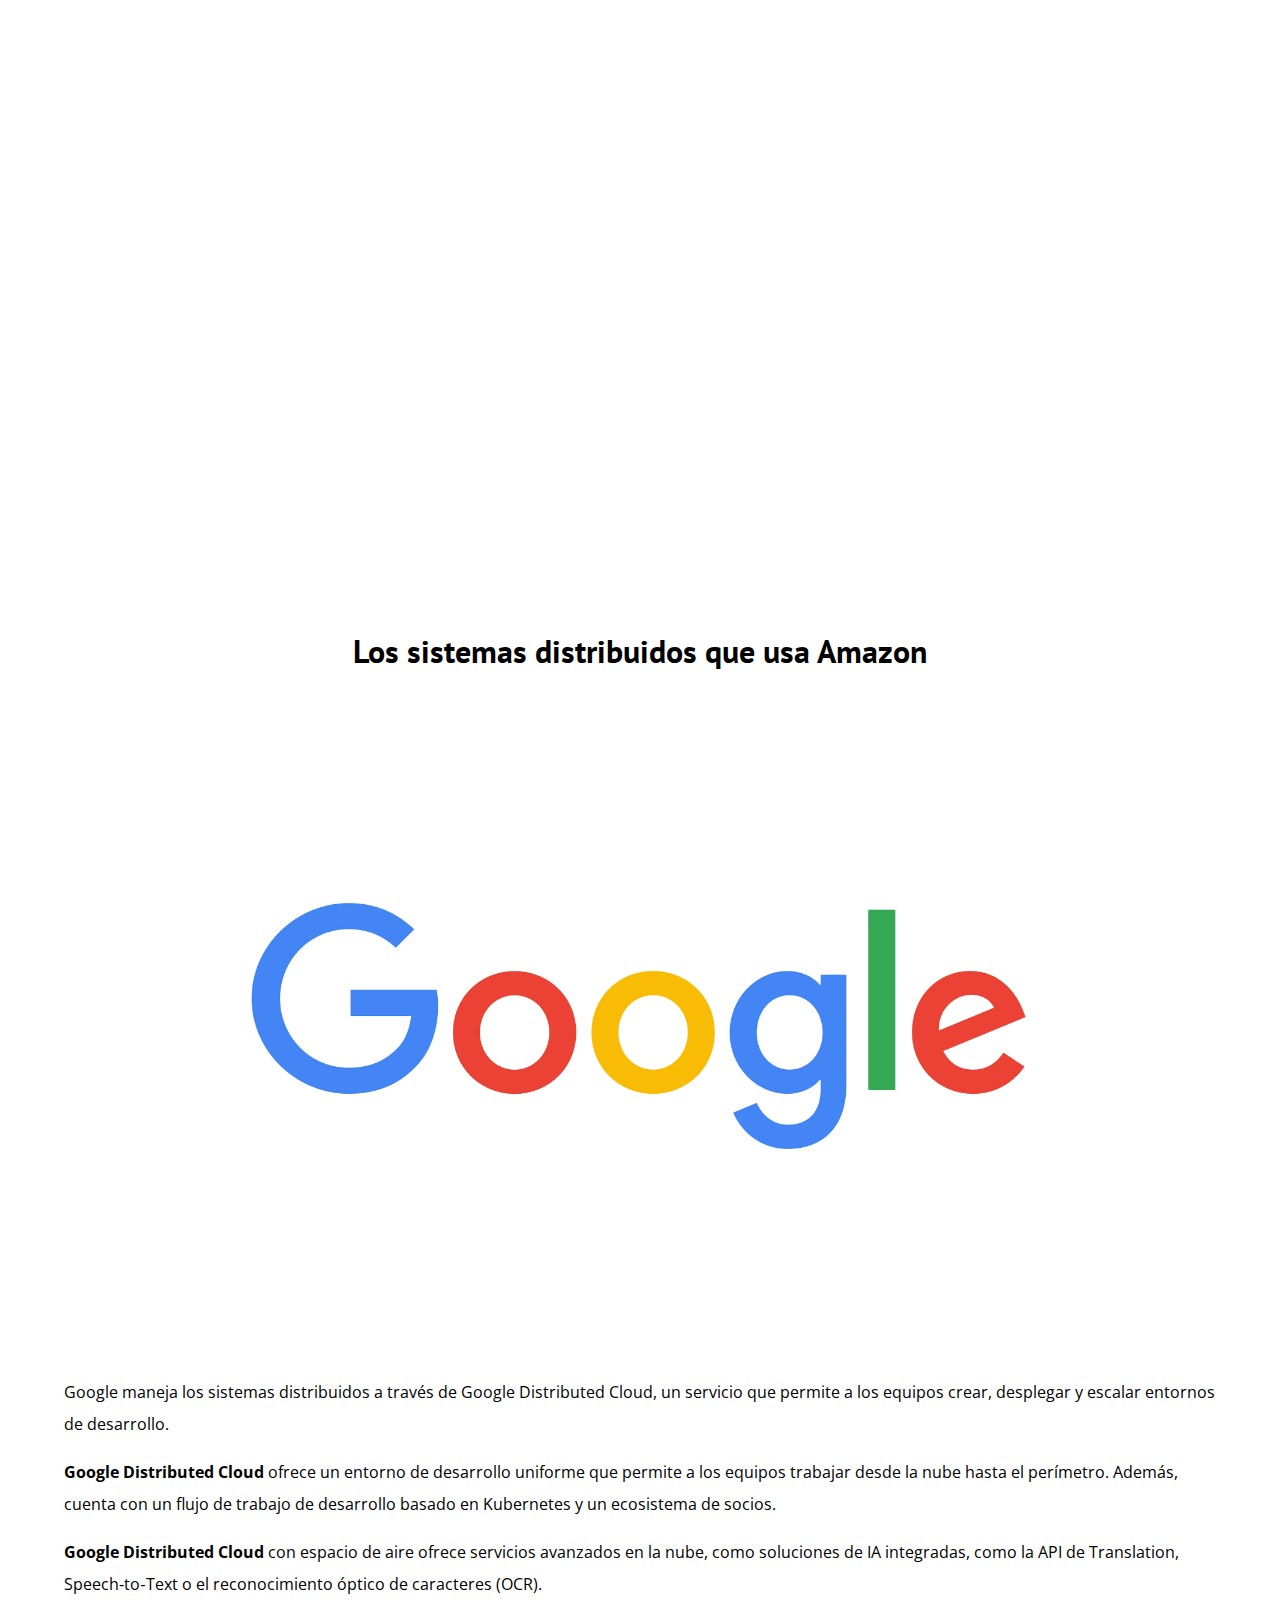
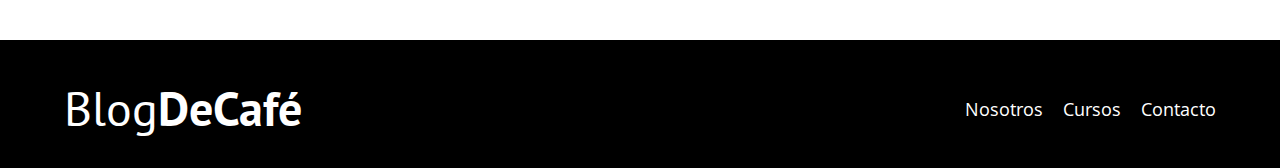
==== amazon.html @ 98ac88e7 "Avance 01" ====
<!DOCTYPE html>
<html lang="en">
  <head>
    <meta charset="UTF-8" />
    <meta name="viewport" content="width=device-width, initial-scale=1.0" />
    <title>Blog Grupo 7</title>
    <link rel="stylesheet" href="css/normalize.css" />
    <link
      href="https://fonts.googleapis.com/css2?family=Open+Sans&family=PT+Sans:wght@400;700&display=swap"
      rel="stylesheet"
    />
    <link rel="stylesheet" href="css/style.css" />
  </head>
  <body>
    <header class="header">
      <div class="contenedor">
        <div class="barra">
          <a class="logo" href="index.html">
            <h1 class="logo__nombre no-margin centrar-texto">
              Blog<span class="logo__bold">DeCafé</span>
            </h1>
          </a>

          <nav class="navegacion">
            <a href="nosotros.html" class="navegacion__enlace">Nosotros</a>
            <a href="cursos.html" class="navegacion__enlace">Cursos</a>
            <a href="contacto.html" class="navegacion__enlace">Contacto</a>
          </nav>
        </div>
      </div>

      <div class="header__texto">
        <h2 class="no-margin">Blog de café con consejos y cursos</h2>
        <p class="no-margin">
          Aprende de los expertos con las mejores recetas y consejos
        </p>
      </div>
    </header>

    <main class="contenedor">
      <h3 class="centrar-texto">Los sistemas distribuidos que usa Amazon</h3>

      <img src="img/google.webp" alt="imagen del blog" />

      <p>
        Google maneja los sistemas distribuidos a través de Google Distributed
        Cloud, un servicio que permite a los equipos crear, desplegar y escalar
        entornos de desarrollo.
      </p>

      <p>
        <strong>Google Distributed Cloud</strong> ofrece un entorno de
        desarrollo uniforme que permite a los equipos trabajar desde la nube
        hasta el perímetro. Además, cuenta con un flujo de trabajo de desarrollo
        basado en Kubernetes y un ecosistema de socios.
      </p>

      <p>
        <strong>Google Distributed Cloud</strong> con espacio de aire ofrece
        servicios avanzados en la nube, como soluciones de IA integradas, como
        la API de Translation, Speech‐to‐Text o el reconocimiento óptico de
        caracteres (OCR).
      </p>
    </main>

    <footer class="footer">
      <div class="contenedor">
        <div class="barra">
          <a class="logo" href="index.html">
            <h1 class="logo__nombre no-margin centrar-texto">
              Blog<span class="logo__bold">DeCafé</span>
            </h1>
          </a>

          <nav class="navegacion">
            <a href="nosotros.html" class="navegacion__enlace">Nosotros</a>
            <a href="cursos.html" class="navegacion__enlace">Cursos</a>
            <a href="contacto.html" class="navegacion__enlace">Contacto</a>
          </nav>
        </div>
      </div>
    </footer>
    <script src="js/modernizr.js"></script>
  </body>
</html>
---- css/style.css ----
:root {
  --fuenteHeading: "PT Sans", sans-serif;
  --fuenteParrafos: "Open Sans", sans-serif;

  --primario: #784d3c;
  --gris: #e1e1e1;
  --blanco: #ffffff;
  --negro: #000000;
}
html {
  box-sizing: border-box;
  font-size: 62.5%; /* 1 rem = 10px */
}
*,
*:before,
*:after {
  box-sizing: inherit;
}
body {
  font-family: var(--fuenteParrafos);
  font-size: 1.6rem;
  line-height: 2;
}

/** Globales **/
.contenedor {
  width: min(90%, 120rem);
  margin: 0 auto;
}
a {
  text-decoration: none;
}
h1,
h2,
h3,
h4 {
  font-family: var(--fuenteHeading);
  line-height: 1.2;
}
h1 {
  font-size: 4.8rem;
}
h2 {
  font-size: 4rem;
}
h3 {
  font-size: 3.2rem;
}
h4 {
  font-size: 2.8rem;
}
img {
  max-width: 100%;
}
/** Utilidades **/
.no-margin {
  margin: 0;
}
.no-padding {
  padding: 0;
}
.centrar-texto {
  text-align: center;
}

/** Header **/
.webp .header {
  background-image: url("https://academiatech.s3.amazonaws.com/wp-content/uploads/2023/09/rede-12092023-65027240dea28-1024x576.webp");
  opacity: 0.9;
}
.no-webp .header {
  background-image: url("https://academiatech.s3.amazonaws.com/wp-content/uploads/2023/09/rede-12092023-65027240dea28-1024x576.webp");
}
.header {
  height: 60rem;
  background-size: cover;
  background-repeat: no-repeat;
  background-position: center center;
}
.header__texto {
  text-align: center;
  color: var(--blanco);
  margin-top: 5rem;
}
@media (min-width: 768px) {
  .header__texto {
    margin-top: 15rem;
  }
}
.barra {
  padding-top: 4rem;
}

@media (min-width: 768px) {
  .barra {
    display: flex;
    justify-content: space-between;
    align-items: center;
  }
}
.logo {
  color: var(--blanco);
}
.logo__nombre {
  font-weight: 400;
}
.logo__bold {
  font-weight: 700;
}
@media (min-width: 768px) {
  .navegacion {
    display: flex;
    gap: 2rem;
  }
}
.navegacion__enlace {
  display: block;
  text-align: center;
  font-size: 1.8rem;
  color: var(--blanco);
}

@media (min-width: 768px) {
  .contenido-principal {
    display: grid;
    grid-template-columns: 2fr 1fr;
    column-gap: 4rem;
  }
}

.entrada {
  border-bottom: 1px solid var(--gris);
  margin-bottom: 2rem;
}
.entrada:last-of-type {
  border: none;
  margin-bottom: 0;
}
.boton {
  display: block;
  font-family: var(--fuenteHeading);
  color: var(--blanco);
  text-align: center;
  padding: 1rem 3rem;
  font-size: 1.8rem;
  text-transform: uppercase;
  font-weight: 700;
  margin-bottom: 2rem;
  border: none;
}

@media (min-width: 768px) {
  .boton {
    display: inline-block;
  }
}
.boton:hover {
  cursor: pointer;
}
.boton--primario {
  background-color: var(--negro);
}
.boton--secundario {
  background-color: var(--primario);
}

.cursos {
  list-style: none;
}

.widget-curso {
  border-bottom: 1px solid var(--gris);
  margin-bottom: 2rem;
}
.widget-curso:last-of-type {
  border: none;
  margin-bottom: 0;
}
.widget-curso__label {
  font-family: var(--fuenteHeading);
  font-weight: bold;
}
.widget-curso__info {
  font-weight: normal;
}
.widget-curso__label,
.widget-curso__info {
  font-size: 2rem;
}

.footer {
  background-color: var(--negro);
  padding-bottom: 3rem;
  margin-top: 4rem;
}

/** Sobre Nosotros **/
@media (min-width: 768px) {
  .sobre-nosotros {
    display: grid;
    grid-template-columns: repeat(2, 1fr);
    column-gap: 2rem;
  }
}

/** Cursos **/
.curso {
  padding: 3rem 0;
  border-bottom: 1px solid var(--gris);
}
@media (min-width: 768px) {
  .curso {
    display: grid;
    grid-template-columns: 1fr 2fr;
    column-gap: 2rem;
  }
}
.curso:last-of-type {
  border: none;
}
.curso__label {
  font-family: var(--fuenteHeading);
  font-weight: bold;
}
.curso__info {
  font-weight: normal;
}
.curso__label,
.curso__info {
  font-size: 2rem;
}

/** Contacto **/

.error {
  background-color: rgb(185, 0, 0);
  text-align: center;
  padding: 1rem;
  color: var(--blanco);
  text-transform: uppercase;
}
.correcto {
  background-color: rgb(74, 185, 0);
  text-align: center;
  padding: 1rem;
  color: var(--blanco);
  text-transform: uppercase;
}
.contacto-bg {
  background-image: url(../img/contacto.jpg);
  height: 40rem;
  background-size: cover;
  background-repeat: no-repeat;
}

.formulario {
  background-color: var(--blanco);
  margin: -5rem auto 0 auto;
  width: 95%;
  padding: 5rem;
}
.campo {
  display: flex;
  margin-bottom: 2rem;
}
.campo__label {
  flex: 0 0 9rem;
  text-align: right;
  padding-right: 2rem;
}
.campo__field {
  flex: 1;
  border: 1px solid var(--gris);
}
.campo__field--textarea {
  height: 20rem;
}
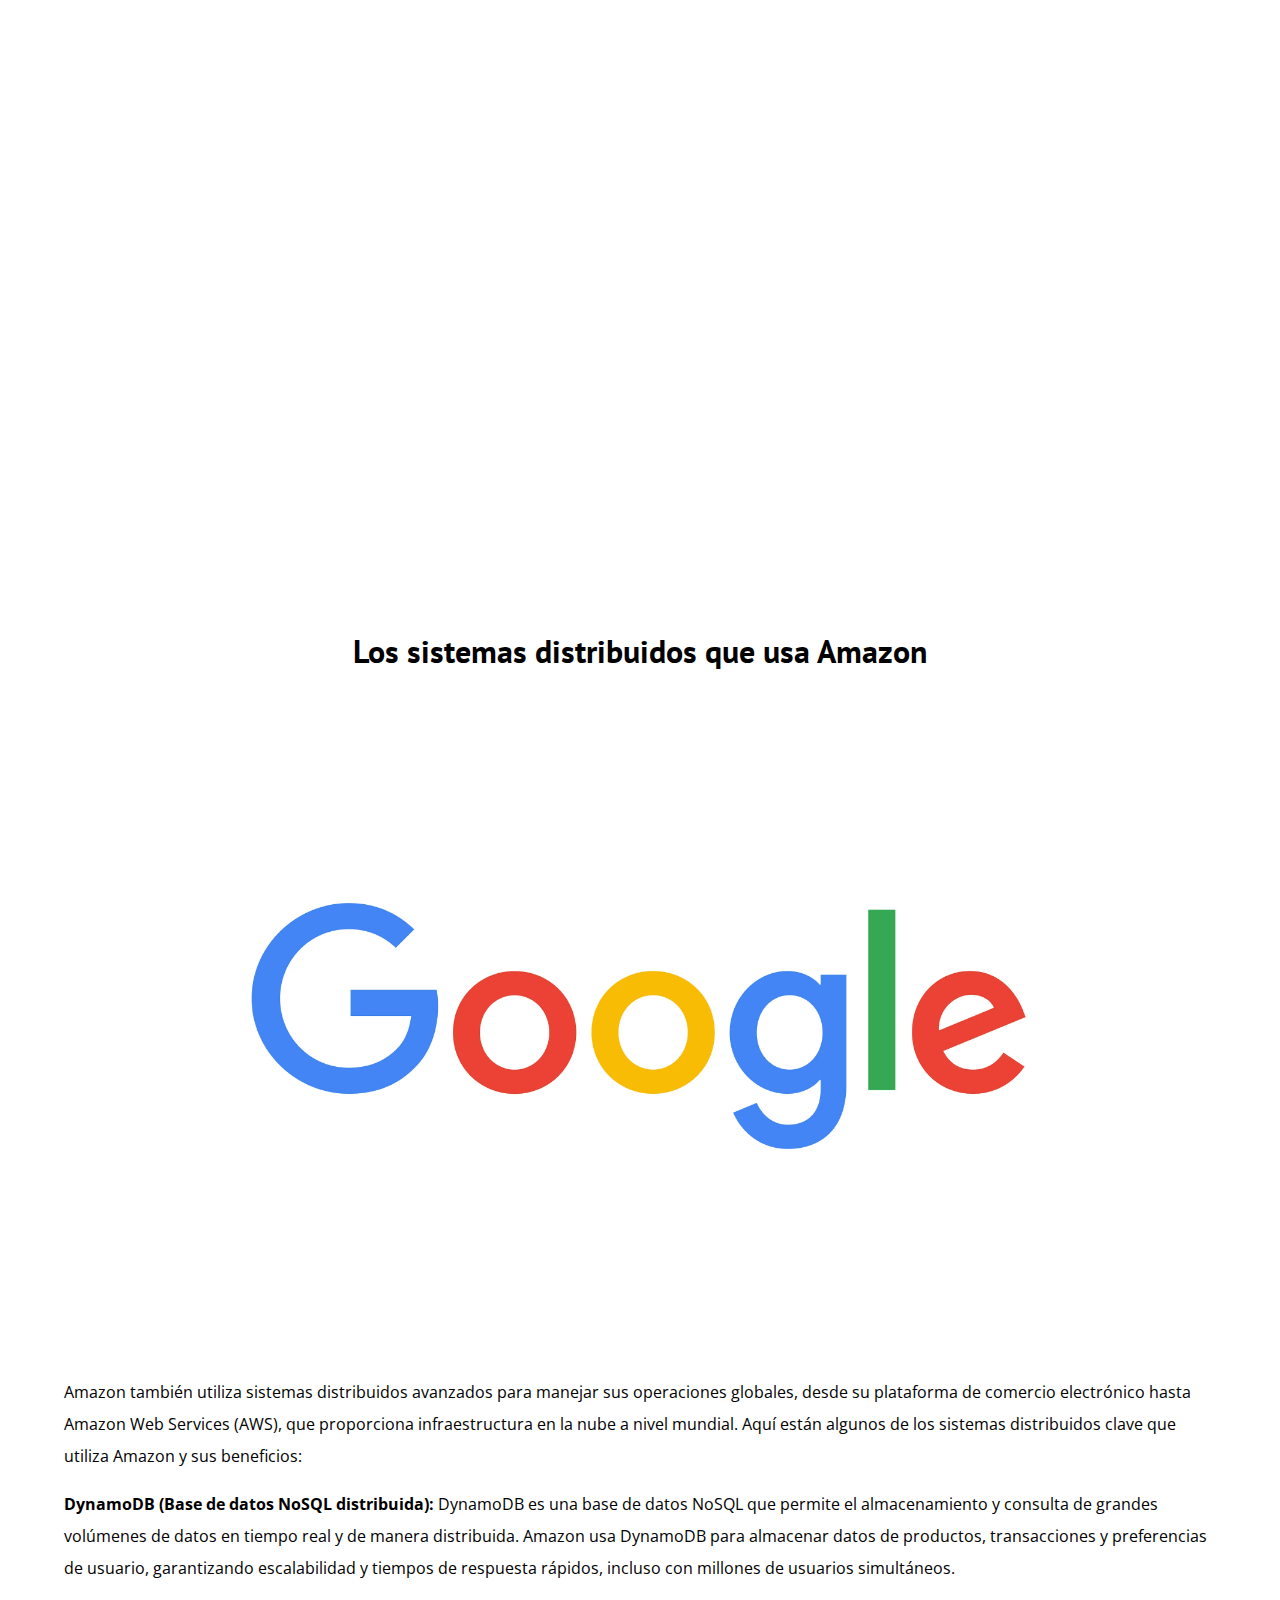
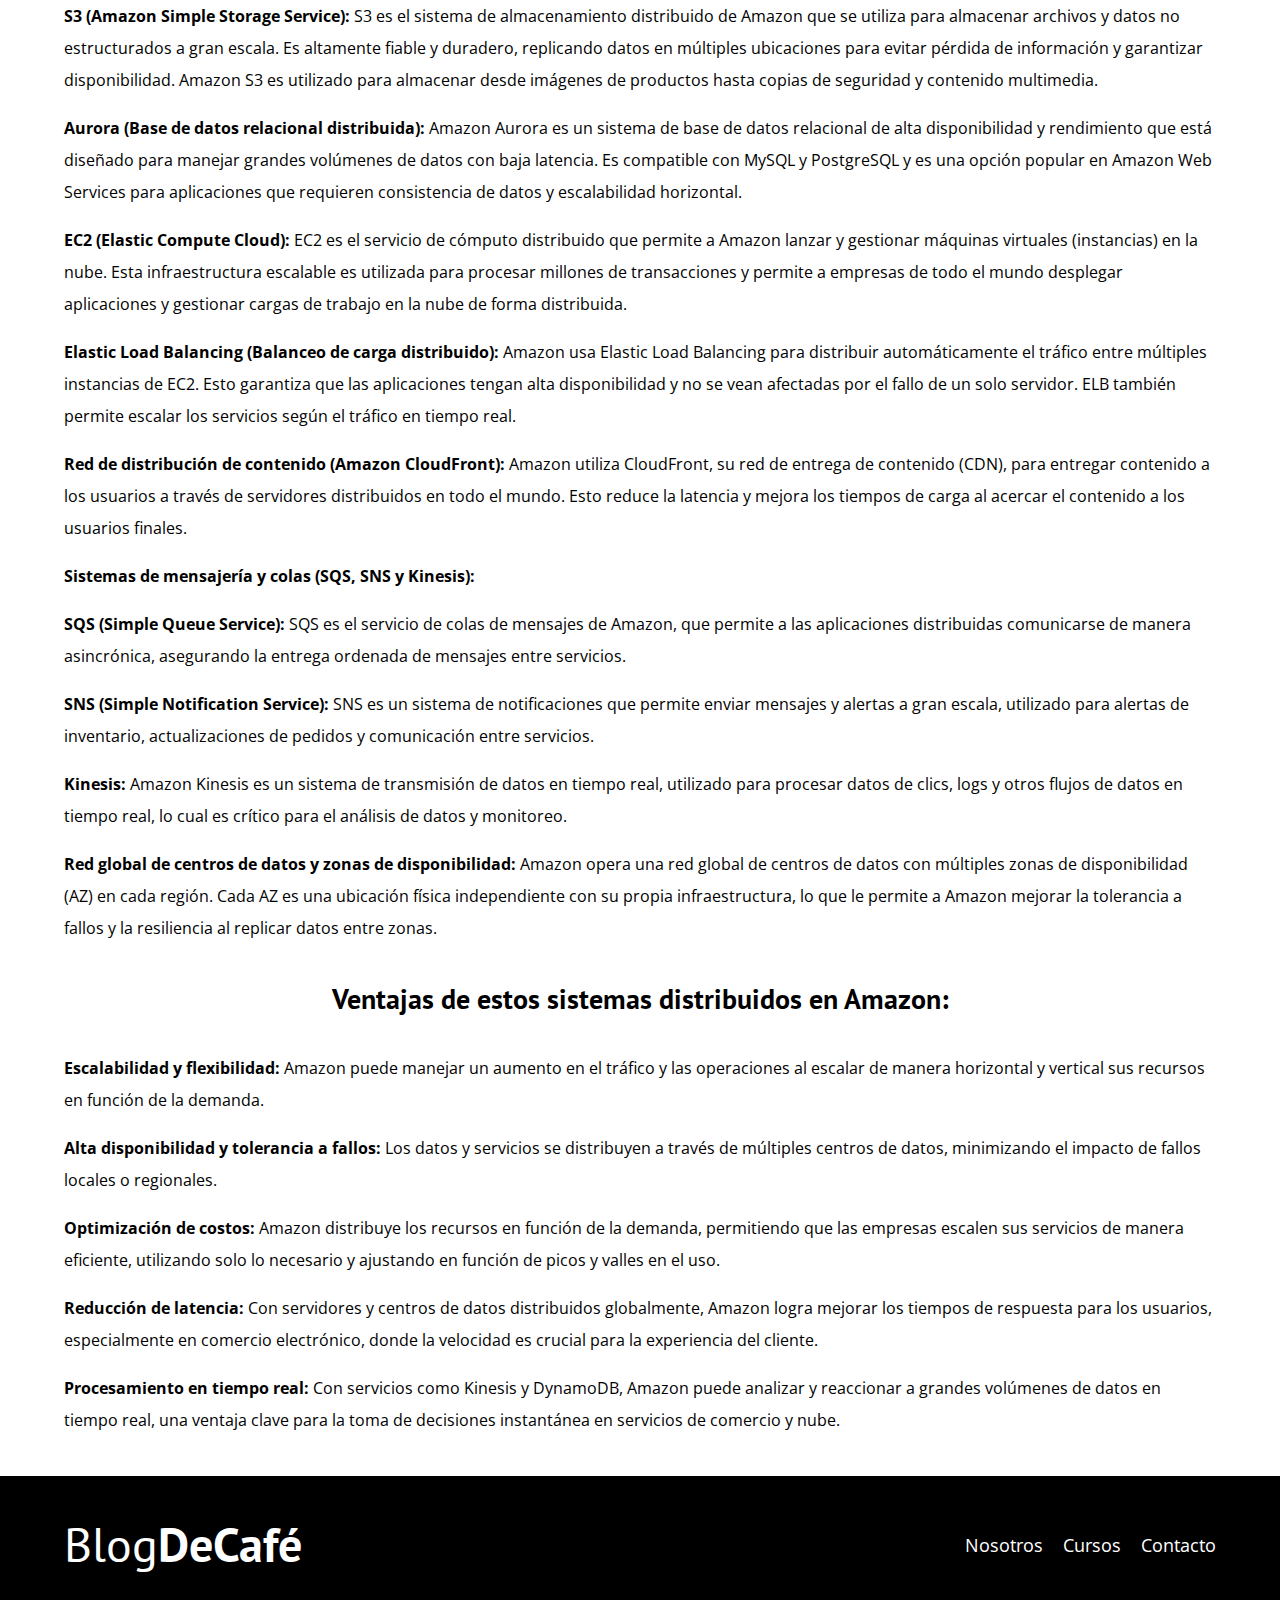
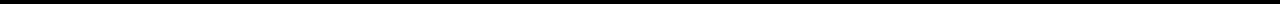
==== commit 1b4b4199: "Amazon" ====
--- a/amazon.html
+++ b/amazon.html
@@ -43,23 +43,73 @@
       <img src="img/google.webp" alt="imagen del blog" />
 
       <p>
-        Google maneja los sistemas distribuidos a través de Google Distributed
-        Cloud, un servicio que permite a los equipos crear, desplegar y escalar
-        entornos de desarrollo.
+        Amazon también utiliza sistemas distribuidos avanzados para manejar sus operaciones globales, desde su plataforma de comercio electrónico hasta Amazon Web Services (AWS), que proporciona infraestructura en la nube a nivel mundial. Aquí están algunos de los sistemas distribuidos clave que utiliza Amazon y sus beneficios:
       </p>
 
       <p>
-        <strong>Google Distributed Cloud</strong> ofrece un entorno de
-        desarrollo uniforme que permite a los equipos trabajar desde la nube
-        hasta el perímetro. Además, cuenta con un flujo de trabajo de desarrollo
-        basado en Kubernetes y un ecosistema de socios.
+        <strong>DynamoDB (Base de datos NoSQL distribuida):</strong> DynamoDB es una base de datos NoSQL que permite el almacenamiento y consulta de grandes volúmenes de datos en tiempo real y de manera distribuida. Amazon usa DynamoDB para almacenar datos de productos, transacciones y preferencias de usuario, garantizando escalabilidad y tiempos de respuesta rápidos, incluso con millones de usuarios simultáneos.
       </p>
 
       <p>
-        <strong>Google Distributed Cloud</strong> con espacio de aire ofrece
-        servicios avanzados en la nube, como soluciones de IA integradas, como
-        la API de Translation, Speech‐to‐Text o el reconocimiento óptico de
-        caracteres (OCR).
+        <strong>S3 (Amazon Simple Storage Service):</strong> S3 es el sistema de almacenamiento distribuido de Amazon que se utiliza para almacenar archivos y datos no estructurados a gran escala. Es altamente fiable y duradero, replicando datos en múltiples ubicaciones para evitar pérdida de información y garantizar disponibilidad. Amazon S3 es utilizado para almacenar desde imágenes de productos hasta copias de seguridad y contenido multimedia.
+      </p>
+
+      <p>
+        <strong>Aurora (Base de datos relacional distribuida):</strong> Amazon Aurora es un sistema de base de datos relacional de alta disponibilidad y rendimiento que está diseñado para manejar grandes volúmenes de datos con baja latencia. Es compatible con MySQL y PostgreSQL y es una opción popular en Amazon Web Services para aplicaciones que requieren consistencia de datos y escalabilidad horizontal.
+      </p>
+
+      <p>
+        <strong>EC2 (Elastic Compute Cloud):</strong> EC2 es el servicio de cómputo distribuido que permite a Amazon lanzar y gestionar máquinas virtuales (instancias) en la nube. Esta infraestructura escalable es utilizada para procesar millones de transacciones y permite a empresas de todo el mundo desplegar aplicaciones y gestionar cargas de trabajo en la nube de forma distribuida.
+      </p>
+
+      <p>
+        <strong>Elastic Load Balancing (Balanceo de carga distribuido):</strong> Amazon usa Elastic Load Balancing para distribuir automáticamente el tráfico entre múltiples instancias de EC2. Esto garantiza que las aplicaciones tengan alta disponibilidad y no se vean afectadas por el fallo de un solo servidor. ELB también permite escalar los servicios según el tráfico en tiempo real.
+      </p>
+
+      <p>
+        <strong>Red de distribución de contenido (Amazon CloudFront):</strong> Amazon utiliza CloudFront, su red de entrega de contenido (CDN), para entregar contenido a los usuarios a través de servidores distribuidos en todo el mundo. Esto reduce la latencia y mejora los tiempos de carga al acercar el contenido a los usuarios finales.
+      </p>
+
+      <p>
+        <strong>Sistemas de mensajería y colas (SQS, SNS y Kinesis):</strong>
+      </p>
+
+      <p>
+        <strong>SQS (Simple Queue Service):</strong> SQS es el servicio de colas de mensajes de Amazon, que permite a las aplicaciones distribuidas comunicarse de manera asincrónica, asegurando la entrega ordenada de mensajes entre servicios.
+      </p>
+
+      <p>
+        <strong>SNS (Simple Notification Service):</strong> SNS es un sistema de notificaciones que permite enviar mensajes y alertas a gran escala, utilizado para alertas de inventario, actualizaciones de pedidos y comunicación entre servicios.
+      </p>
+
+      <p>
+        <strong>Kinesis:</strong> Amazon Kinesis es un sistema de transmisión de datos en tiempo real, utilizado para procesar datos de clics, logs y otros flujos de datos en tiempo real, lo cual es crítico para el análisis de datos y monitoreo.
+      </p>
+
+      <p>
+        <strong>Red global de centros de datos y zonas de disponibilidad:</strong> Amazon opera una red global de centros de datos con múltiples zonas de disponibilidad (AZ) en cada región. Cada AZ es una ubicación física independiente con su propia infraestructura, lo que le permite a Amazon mejorar la tolerancia a fallos y la resiliencia al replicar datos entre zonas.
+      </p>
+
+      <h4 class="centrar-texto">Ventajas de estos sistemas distribuidos en Amazon:</h4>
+
+      <p>
+        <strong>Escalabilidad y flexibilidad:</strong> Amazon puede manejar un aumento en el tráfico y las operaciones al escalar de manera horizontal y vertical sus recursos en función de la demanda.
+      </p>
+
+      <p>
+        <strong>Alta disponibilidad y tolerancia a fallos:</strong> Los datos y servicios se distribuyen a través de múltiples centros de datos, minimizando el impacto de fallos locales o regionales.
+      </p>
+
+      <p>
+        <strong>Optimización de costos:</strong> Amazon distribuye los recursos en función de la demanda, permitiendo que las empresas escalen sus servicios de manera eficiente, utilizando solo lo necesario y ajustando en función de picos y valles en el uso.
+      </p>
+
+      <p>
+        <strong>Reducción de latencia:</strong> Con servidores y centros de datos distribuidos globalmente, Amazon logra mejorar los tiempos de respuesta para los usuarios, especialmente en comercio electrónico, donde la velocidad es crucial para la experiencia del cliente.
+      </p>
+
+      <p>
+        <strong>Procesamiento en tiempo real:</strong> Con servicios como Kinesis y DynamoDB, Amazon puede analizar y reaccionar a grandes volúmenes de datos en tiempo real, una ventaja clave para la toma de decisiones instantánea en servicios de comercio y nube.
       </p>
     </main>
 
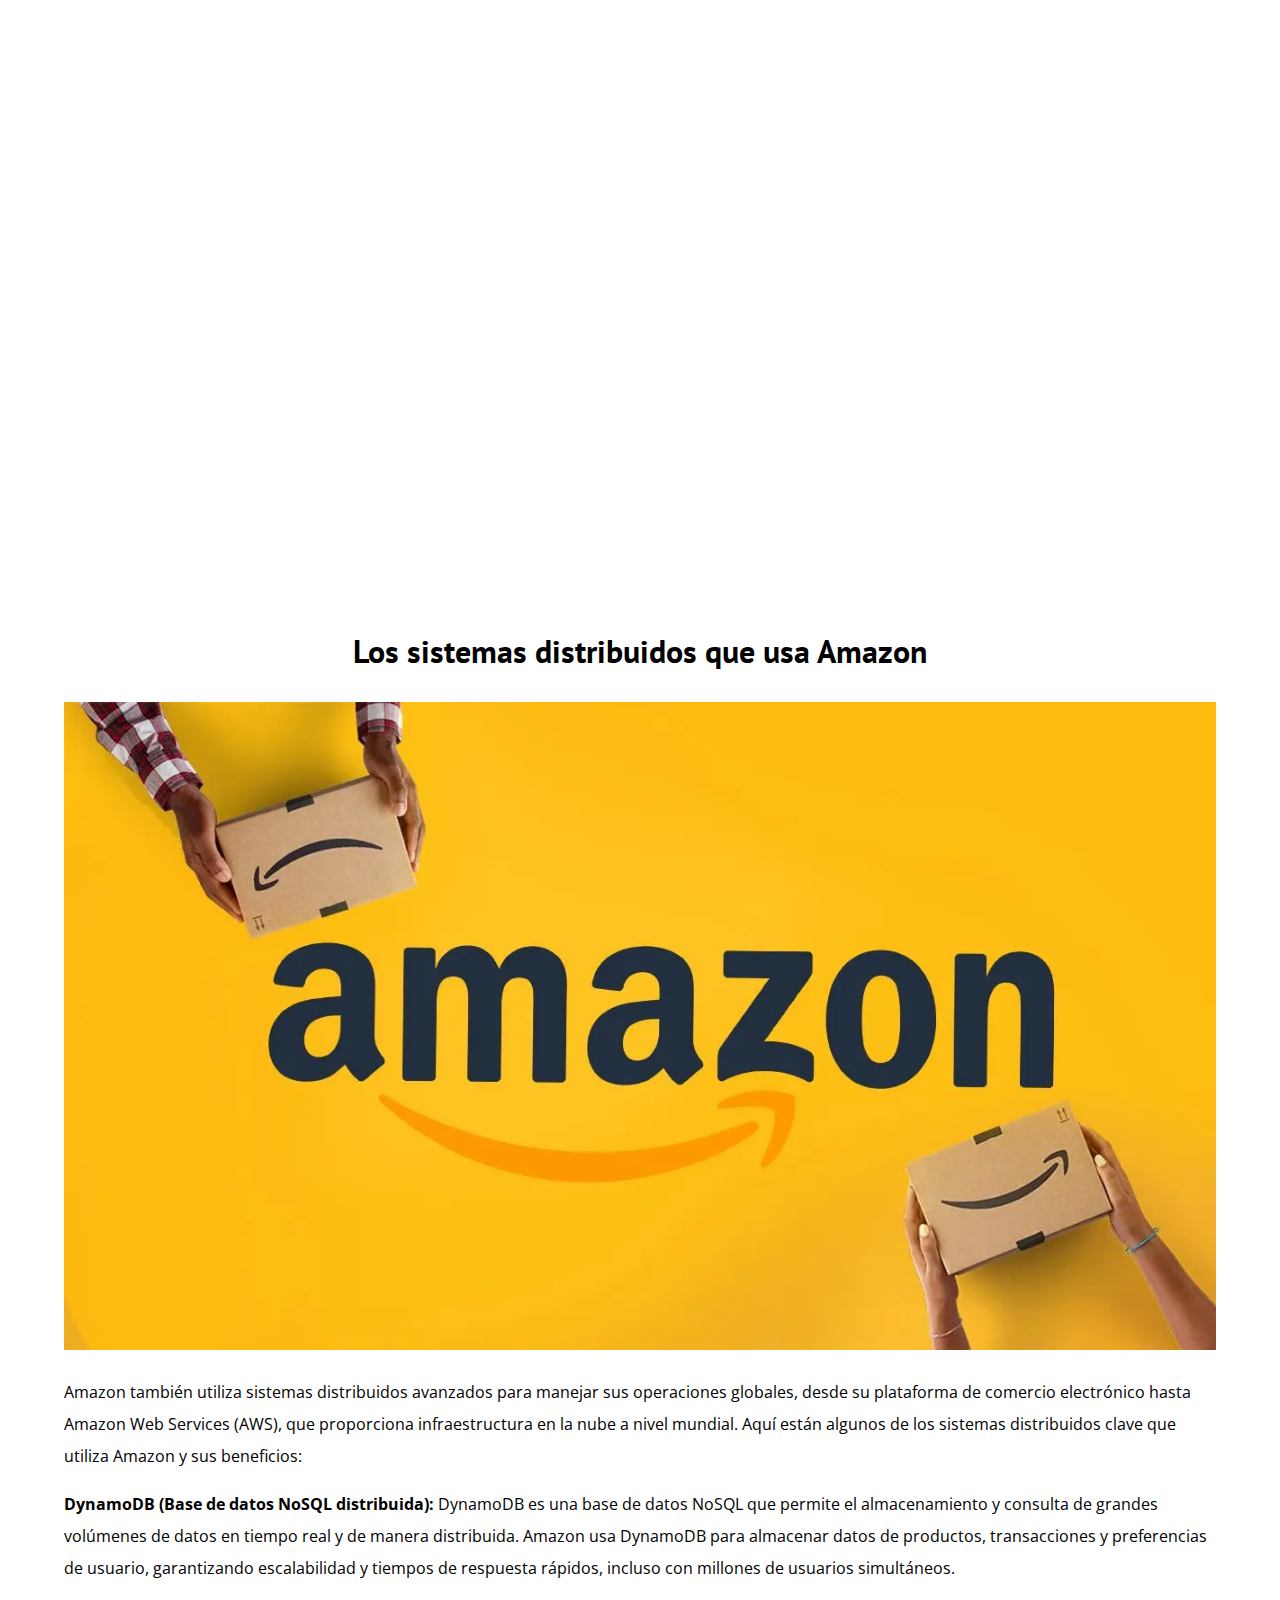
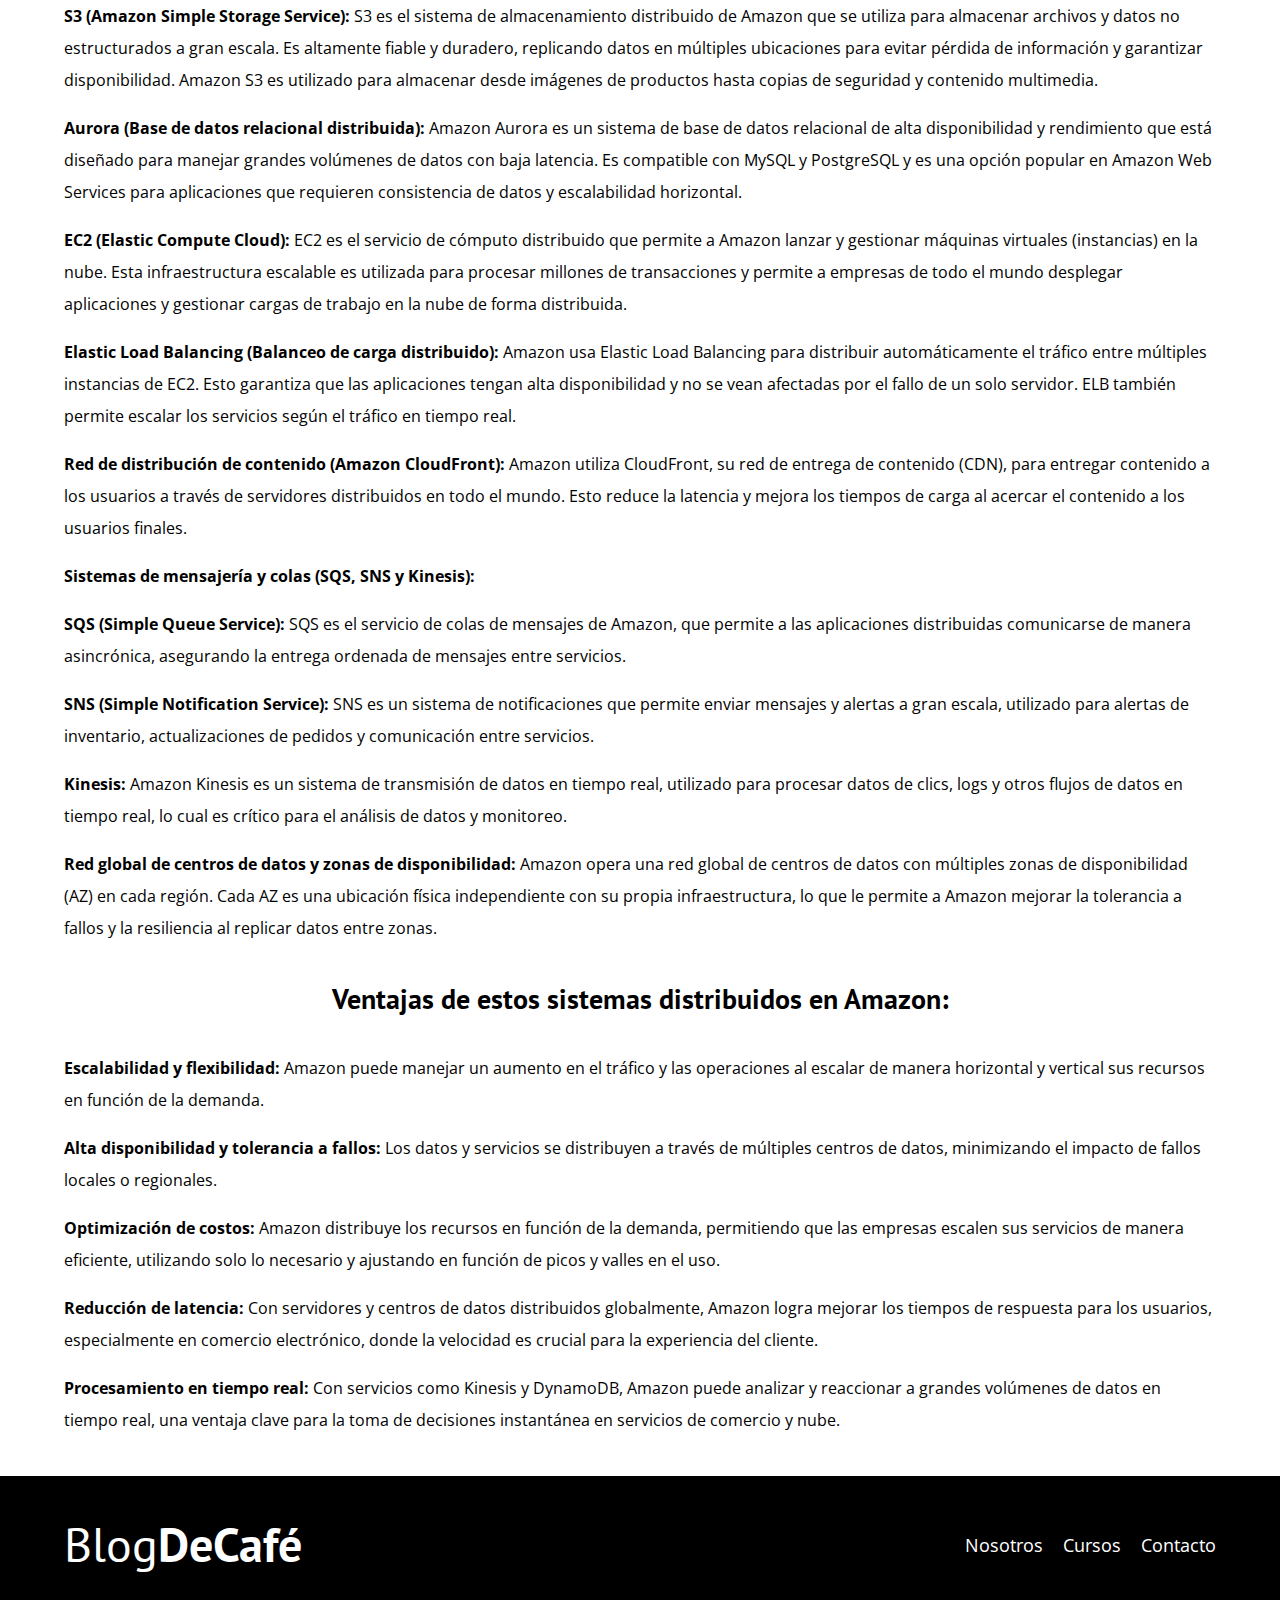
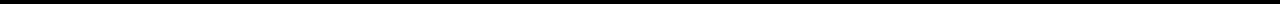
==== commit 7bf67fdc: "Avance 04" ====
--- a/amazon.html
+++ b/amazon.html
@@ -40,34 +40,68 @@
     <main class="contenedor">
       <h3 class="centrar-texto">Los sistemas distribuidos que usa Amazon</h3>
 
-      <img src="img/google.webp" alt="imagen del blog" />
-
-      <p>
-        Amazon también utiliza sistemas distribuidos avanzados para manejar sus operaciones globales, desde su plataforma de comercio electrónico hasta Amazon Web Services (AWS), que proporciona infraestructura en la nube a nivel mundial. Aquí están algunos de los sistemas distribuidos clave que utiliza Amazon y sus beneficios:
-      </p>
-
-      <p>
-        <strong>DynamoDB (Base de datos NoSQL distribuida):</strong> DynamoDB es una base de datos NoSQL que permite el almacenamiento y consulta de grandes volúmenes de datos en tiempo real y de manera distribuida. Amazon usa DynamoDB para almacenar datos de productos, transacciones y preferencias de usuario, garantizando escalabilidad y tiempos de respuesta rápidos, incluso con millones de usuarios simultáneos.
-      </p>
-
-      <p>
-        <strong>S3 (Amazon Simple Storage Service):</strong> S3 es el sistema de almacenamiento distribuido de Amazon que se utiliza para almacenar archivos y datos no estructurados a gran escala. Es altamente fiable y duradero, replicando datos en múltiples ubicaciones para evitar pérdida de información y garantizar disponibilidad. Amazon S3 es utilizado para almacenar desde imágenes de productos hasta copias de seguridad y contenido multimedia.
-      </p>
-
-      <p>
-        <strong>Aurora (Base de datos relacional distribuida):</strong> Amazon Aurora es un sistema de base de datos relacional de alta disponibilidad y rendimiento que está diseñado para manejar grandes volúmenes de datos con baja latencia. Es compatible con MySQL y PostgreSQL y es una opción popular en Amazon Web Services para aplicaciones que requieren consistencia de datos y escalabilidad horizontal.
-      </p>
-
-      <p>
-        <strong>EC2 (Elastic Compute Cloud):</strong> EC2 es el servicio de cómputo distribuido que permite a Amazon lanzar y gestionar máquinas virtuales (instancias) en la nube. Esta infraestructura escalable es utilizada para procesar millones de transacciones y permite a empresas de todo el mundo desplegar aplicaciones y gestionar cargas de trabajo en la nube de forma distribuida.
-      </p>
-
-      <p>
-        <strong>Elastic Load Balancing (Balanceo de carga distribuido):</strong> Amazon usa Elastic Load Balancing para distribuir automáticamente el tráfico entre múltiples instancias de EC2. Esto garantiza que las aplicaciones tengan alta disponibilidad y no se vean afectadas por el fallo de un solo servidor. ELB también permite escalar los servicios según el tráfico en tiempo real.
-      </p>
-
-      <p>
-        <strong>Red de distribución de contenido (Amazon CloudFront):</strong> Amazon utiliza CloudFront, su red de entrega de contenido (CDN), para entregar contenido a los usuarios a través de servidores distribuidos en todo el mundo. Esto reduce la latencia y mejora los tiempos de carga al acercar el contenido a los usuarios finales.
+      <img src="img/amazon.webp" alt="imagen de Amazon" />
+
+      <p>
+        Amazon también utiliza sistemas distribuidos avanzados para manejar sus
+        operaciones globales, desde su plataforma de comercio electrónico hasta
+        Amazon Web Services (AWS), que proporciona infraestructura en la nube a
+        nivel mundial. Aquí están algunos de los sistemas distribuidos clave que
+        utiliza Amazon y sus beneficios:
+      </p>
+
+      <p>
+        <strong>DynamoDB (Base de datos NoSQL distribuida):</strong> DynamoDB es
+        una base de datos NoSQL que permite el almacenamiento y consulta de
+        grandes volúmenes de datos en tiempo real y de manera distribuida.
+        Amazon usa DynamoDB para almacenar datos de productos, transacciones y
+        preferencias de usuario, garantizando escalabilidad y tiempos de
+        respuesta rápidos, incluso con millones de usuarios simultáneos.
+      </p>
+
+      <p>
+        <strong>S3 (Amazon Simple Storage Service):</strong> S3 es el sistema de
+        almacenamiento distribuido de Amazon que se utiliza para almacenar
+        archivos y datos no estructurados a gran escala. Es altamente fiable y
+        duradero, replicando datos en múltiples ubicaciones para evitar pérdida
+        de información y garantizar disponibilidad. Amazon S3 es utilizado para
+        almacenar desde imágenes de productos hasta copias de seguridad y
+        contenido multimedia.
+      </p>
+
+      <p>
+        <strong>Aurora (Base de datos relacional distribuida):</strong> Amazon
+        Aurora es un sistema de base de datos relacional de alta disponibilidad
+        y rendimiento que está diseñado para manejar grandes volúmenes de datos
+        con baja latencia. Es compatible con MySQL y PostgreSQL y es una opción
+        popular en Amazon Web Services para aplicaciones que requieren
+        consistencia de datos y escalabilidad horizontal.
+      </p>
+
+      <p>
+        <strong>EC2 (Elastic Compute Cloud):</strong> EC2 es el servicio de
+        cómputo distribuido que permite a Amazon lanzar y gestionar máquinas
+        virtuales (instancias) en la nube. Esta infraestructura escalable es
+        utilizada para procesar millones de transacciones y permite a empresas
+        de todo el mundo desplegar aplicaciones y gestionar cargas de trabajo en
+        la nube de forma distribuida.
+      </p>
+
+      <p>
+        <strong>Elastic Load Balancing (Balanceo de carga distribuido):</strong>
+        Amazon usa Elastic Load Balancing para distribuir automáticamente el
+        tráfico entre múltiples instancias de EC2. Esto garantiza que las
+        aplicaciones tengan alta disponibilidad y no se vean afectadas por el
+        fallo de un solo servidor. ELB también permite escalar los servicios
+        según el tráfico en tiempo real.
+      </p>
+
+      <p>
+        <strong>Red de distribución de contenido (Amazon CloudFront):</strong>
+        Amazon utiliza CloudFront, su red de entrega de contenido (CDN), para
+        entregar contenido a los usuarios a través de servidores distribuidos en
+        todo el mundo. Esto reduce la latencia y mejora los tiempos de carga al
+        acercar el contenido a los usuarios finales.
       </p>
 
       <p>
@@ -75,41 +109,72 @@
       </p>
 
       <p>
-        <strong>SQS (Simple Queue Service):</strong> SQS es el servicio de colas de mensajes de Amazon, que permite a las aplicaciones distribuidas comunicarse de manera asincrónica, asegurando la entrega ordenada de mensajes entre servicios.
-      </p>
-
-      <p>
-        <strong>SNS (Simple Notification Service):</strong> SNS es un sistema de notificaciones que permite enviar mensajes y alertas a gran escala, utilizado para alertas de inventario, actualizaciones de pedidos y comunicación entre servicios.
-      </p>
-
-      <p>
-        <strong>Kinesis:</strong> Amazon Kinesis es un sistema de transmisión de datos en tiempo real, utilizado para procesar datos de clics, logs y otros flujos de datos en tiempo real, lo cual es crítico para el análisis de datos y monitoreo.
-      </p>
-
-      <p>
-        <strong>Red global de centros de datos y zonas de disponibilidad:</strong> Amazon opera una red global de centros de datos con múltiples zonas de disponibilidad (AZ) en cada región. Cada AZ es una ubicación física independiente con su propia infraestructura, lo que le permite a Amazon mejorar la tolerancia a fallos y la resiliencia al replicar datos entre zonas.
-      </p>
-
-      <h4 class="centrar-texto">Ventajas de estos sistemas distribuidos en Amazon:</h4>
-
-      <p>
-        <strong>Escalabilidad y flexibilidad:</strong> Amazon puede manejar un aumento en el tráfico y las operaciones al escalar de manera horizontal y vertical sus recursos en función de la demanda.
-      </p>
-
-      <p>
-        <strong>Alta disponibilidad y tolerancia a fallos:</strong> Los datos y servicios se distribuyen a través de múltiples centros de datos, minimizando el impacto de fallos locales o regionales.
-      </p>
-
-      <p>
-        <strong>Optimización de costos:</strong> Amazon distribuye los recursos en función de la demanda, permitiendo que las empresas escalen sus servicios de manera eficiente, utilizando solo lo necesario y ajustando en función de picos y valles en el uso.
-      </p>
-
-      <p>
-        <strong>Reducción de latencia:</strong> Con servidores y centros de datos distribuidos globalmente, Amazon logra mejorar los tiempos de respuesta para los usuarios, especialmente en comercio electrónico, donde la velocidad es crucial para la experiencia del cliente.
-      </p>
-
-      <p>
-        <strong>Procesamiento en tiempo real:</strong> Con servicios como Kinesis y DynamoDB, Amazon puede analizar y reaccionar a grandes volúmenes de datos en tiempo real, una ventaja clave para la toma de decisiones instantánea en servicios de comercio y nube.
+        <strong>SQS (Simple Queue Service):</strong> SQS es el servicio de colas
+        de mensajes de Amazon, que permite a las aplicaciones distribuidas
+        comunicarse de manera asincrónica, asegurando la entrega ordenada de
+        mensajes entre servicios.
+      </p>
+
+      <p>
+        <strong>SNS (Simple Notification Service):</strong> SNS es un sistema de
+        notificaciones que permite enviar mensajes y alertas a gran escala,
+        utilizado para alertas de inventario, actualizaciones de pedidos y
+        comunicación entre servicios.
+      </p>
+
+      <p>
+        <strong>Kinesis:</strong> Amazon Kinesis es un sistema de transmisión de
+        datos en tiempo real, utilizado para procesar datos de clics, logs y
+        otros flujos de datos en tiempo real, lo cual es crítico para el
+        análisis de datos y monitoreo.
+      </p>
+
+      <p>
+        <strong
+          >Red global de centros de datos y zonas de disponibilidad:</strong
+        >
+        Amazon opera una red global de centros de datos con múltiples zonas de
+        disponibilidad (AZ) en cada región. Cada AZ es una ubicación física
+        independiente con su propia infraestructura, lo que le permite a Amazon
+        mejorar la tolerancia a fallos y la resiliencia al replicar datos entre
+        zonas.
+      </p>
+
+      <h4 class="centrar-texto">
+        Ventajas de estos sistemas distribuidos en Amazon:
+      </h4>
+
+      <p>
+        <strong>Escalabilidad y flexibilidad:</strong> Amazon puede manejar un
+        aumento en el tráfico y las operaciones al escalar de manera horizontal
+        y vertical sus recursos en función de la demanda.
+      </p>
+
+      <p>
+        <strong>Alta disponibilidad y tolerancia a fallos:</strong> Los datos y
+        servicios se distribuyen a través de múltiples centros de datos,
+        minimizando el impacto de fallos locales o regionales.
+      </p>
+
+      <p>
+        <strong>Optimización de costos:</strong> Amazon distribuye los recursos
+        en función de la demanda, permitiendo que las empresas escalen sus
+        servicios de manera eficiente, utilizando solo lo necesario y ajustando
+        en función de picos y valles en el uso.
+      </p>
+
+      <p>
+        <strong>Reducción de latencia:</strong> Con servidores y centros de
+        datos distribuidos globalmente, Amazon logra mejorar los tiempos de
+        respuesta para los usuarios, especialmente en comercio electrónico,
+        donde la velocidad es crucial para la experiencia del cliente.
+      </p>
+
+      <p>
+        <strong>Procesamiento en tiempo real:</strong> Con servicios como
+        Kinesis y DynamoDB, Amazon puede analizar y reaccionar a grandes
+        volúmenes de datos en tiempo real, una ventaja clave para la toma de
+        decisiones instantánea en servicios de comercio y nube.
       </p>
     </main>
 
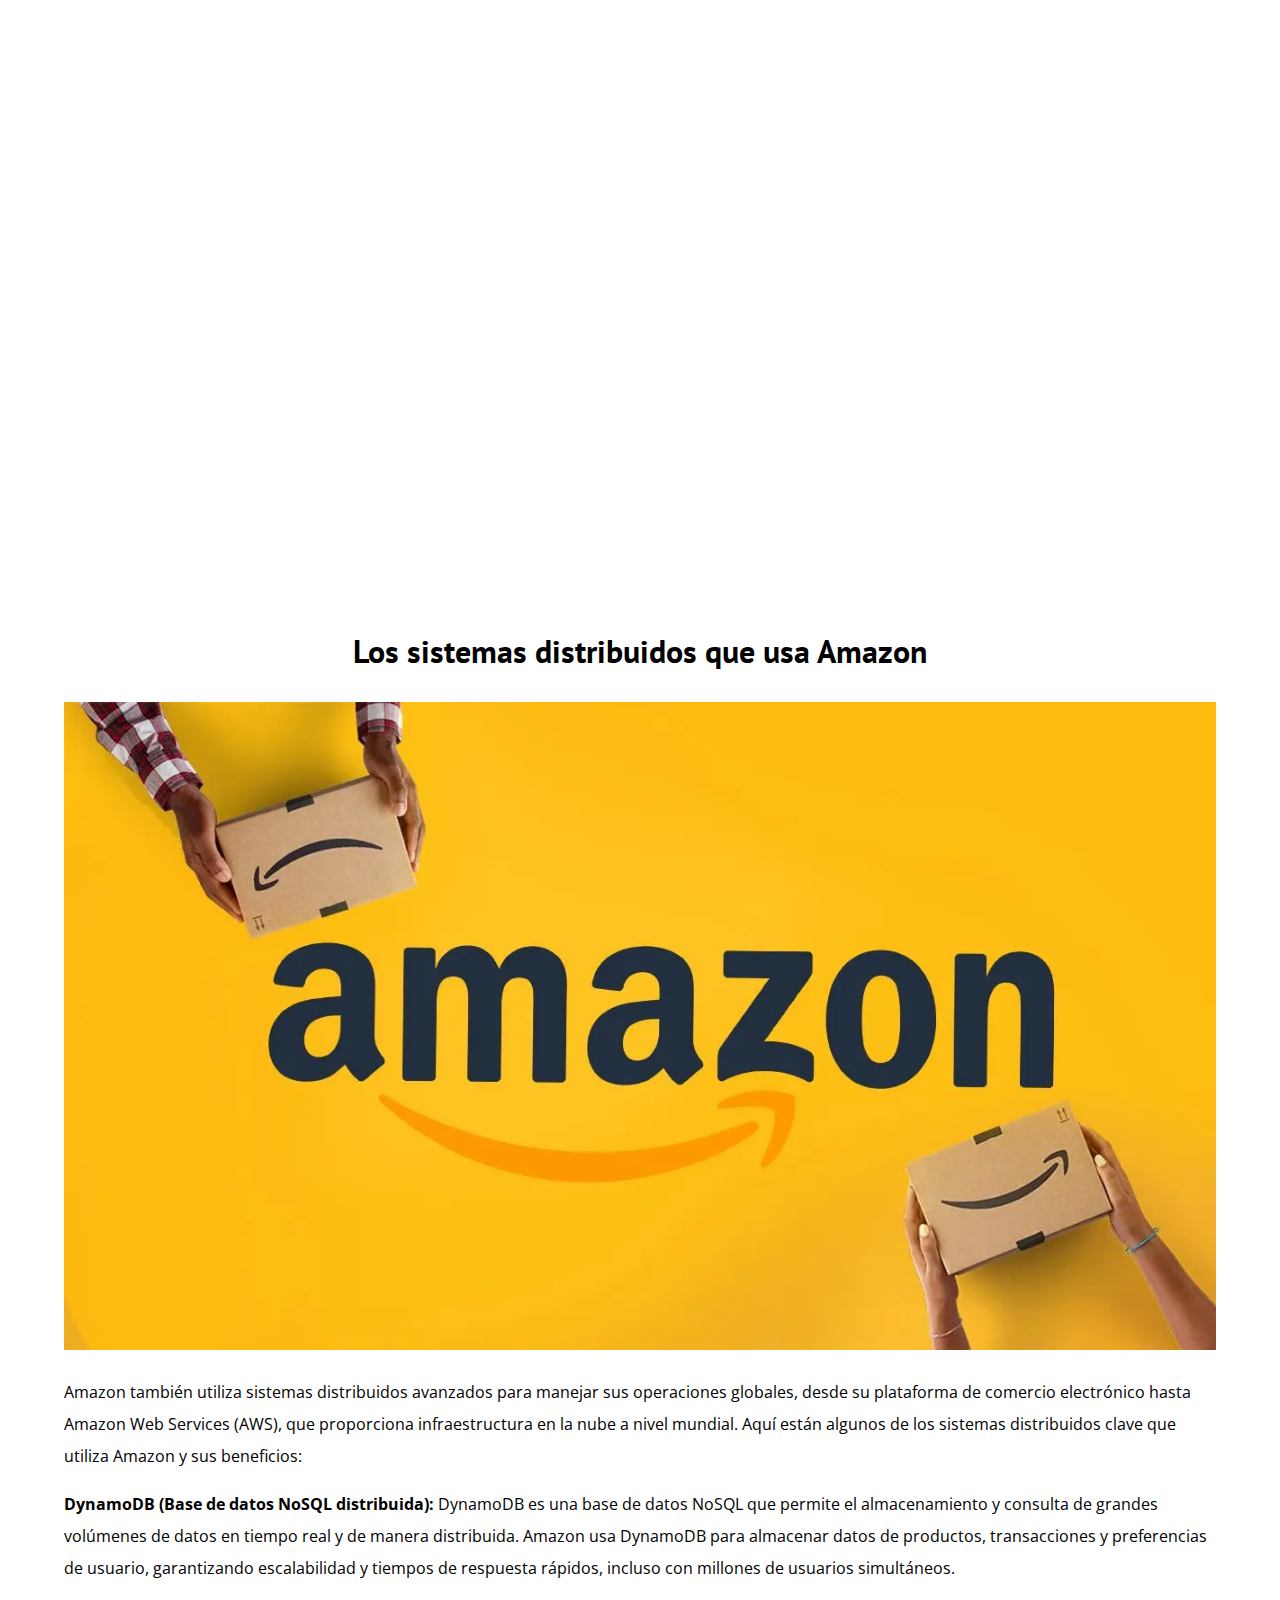
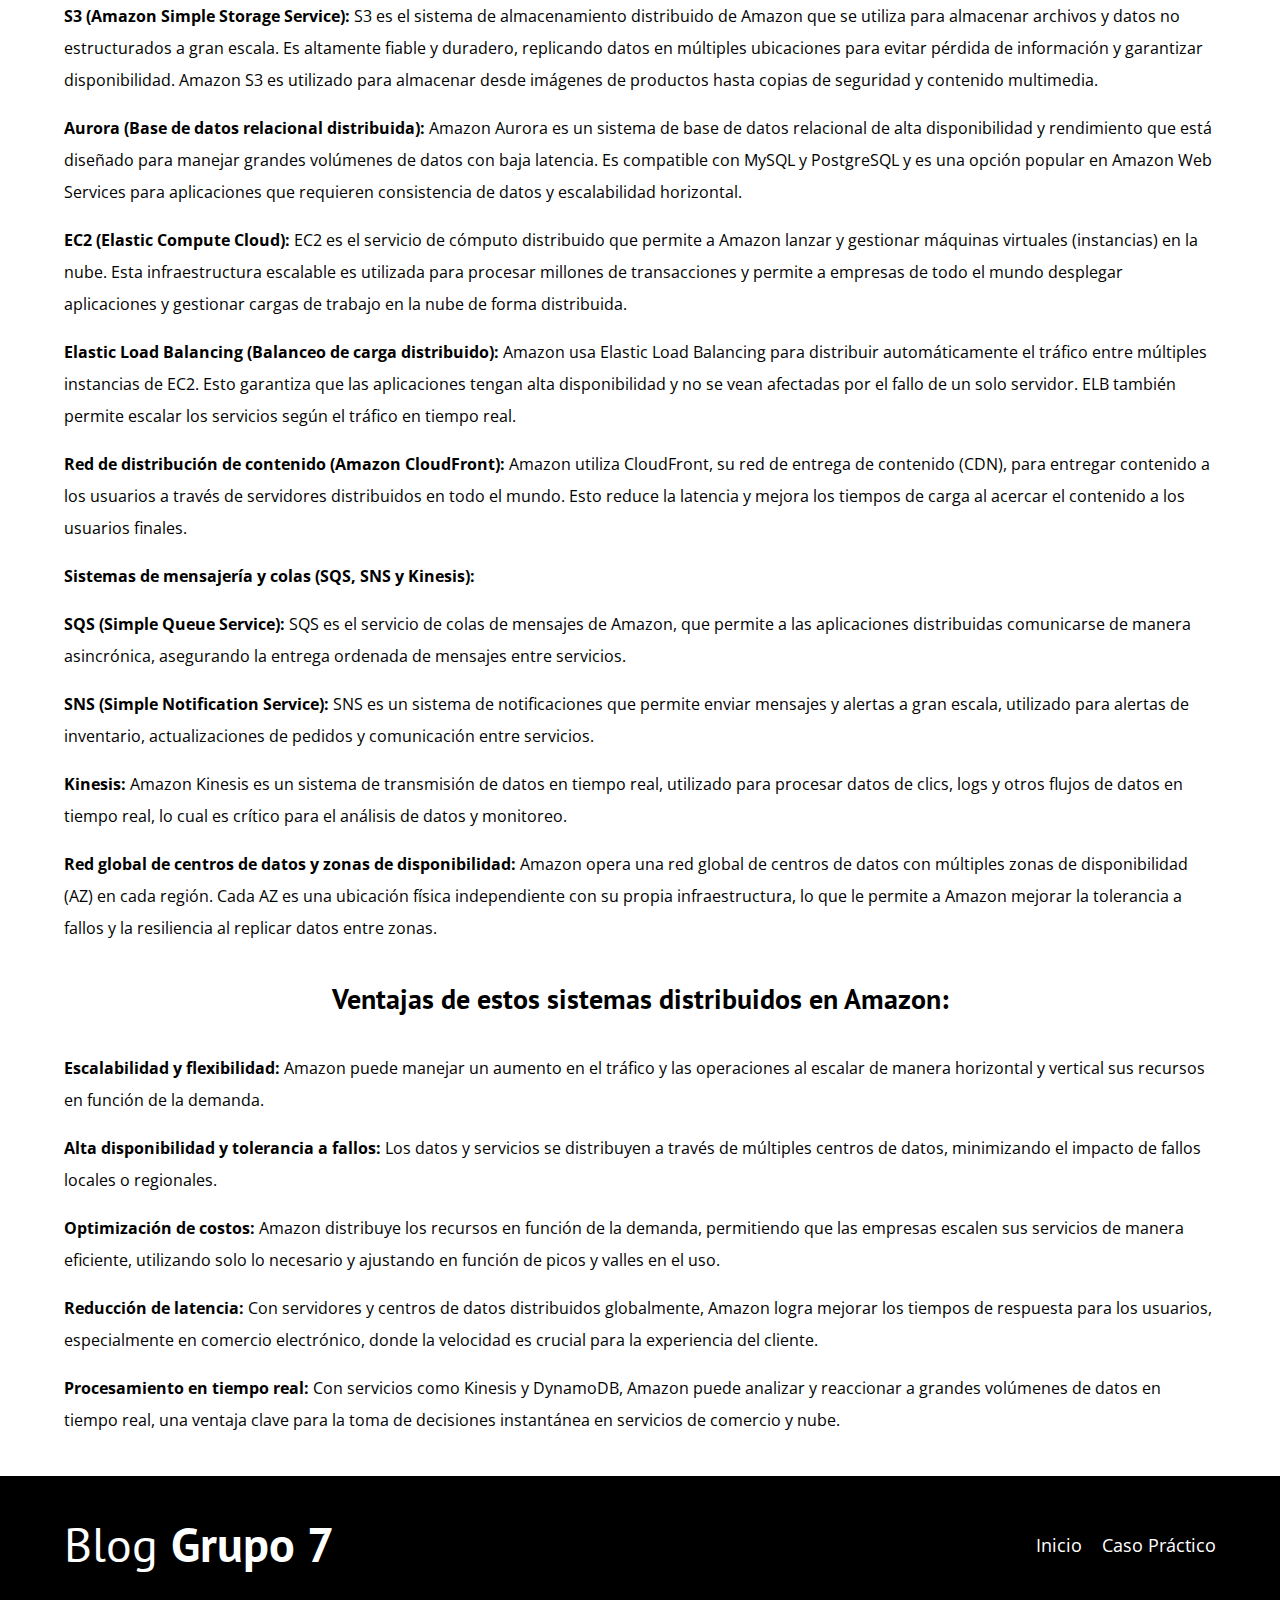
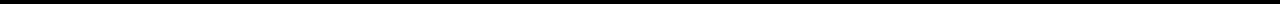
==== commit d0b37445: "Avance 08" ====
--- a/amazon.html
+++ b/amazon.html
@@ -17,22 +17,21 @@
         <div class="barra">
           <a class="logo" href="index.html">
             <h1 class="logo__nombre no-margin centrar-texto">
-              Blog<span class="logo__bold">DeCafé</span>
+              Blog <span class="logo__bold">Grupo 7</span>
             </h1>
           </a>
 
           <nav class="navegacion">
-            <a href="nosotros.html" class="navegacion__enlace">Nosotros</a>
-            <a href="cursos.html" class="navegacion__enlace">Cursos</a>
-            <a href="contacto.html" class="navegacion__enlace">Contacto</a>
+            <a href="index.html" class="navegacion__enlace">Inicio</a>
+            <a href="caso.html" class="navegacion__enlace">Caso Práctico</a>
           </nav>
         </div>
       </div>
 
       <div class="header__texto">
-        <h2 class="no-margin">Blog de café con consejos y cursos</h2>
+        <h2 class="no-margin">Blog de sistemas distribuidos</h2>
         <p class="no-margin">
-          Aprende de los expertos con las mejores recetas y consejos
+          Aprende de las 5 empresas que usan sistemas distribuidos
         </p>
       </div>
     </header>
@@ -183,14 +182,13 @@
         <div class="barra">
           <a class="logo" href="index.html">
             <h1 class="logo__nombre no-margin centrar-texto">
-              Blog<span class="logo__bold">DeCafé</span>
+              Blog <span class="logo__bold">Grupo 7</span>
             </h1>
           </a>
 
           <nav class="navegacion">
-            <a href="nosotros.html" class="navegacion__enlace">Nosotros</a>
-            <a href="cursos.html" class="navegacion__enlace">Cursos</a>
-            <a href="contacto.html" class="navegacion__enlace">Contacto</a>
+            <a href="inicio.html" class="navegacion__enlace">Inicio</a>
+            <a href="caso.html" class="navegacion__enlace">Caso Práctico</a>
           </nav>
         </div>
       </div>
--- a/css/style.css
+++ b/css/style.css
@@ -124,7 +124,7 @@
   .contenido-principal {
     display: grid;
     grid-template-columns: 2fr 1fr;
-    column-gap: 4rem;
+    column-gap: 10rem;
   }
 }
 
@@ -164,6 +164,7 @@
   background-color: var(--primario);
 }
 
+/** aside **/
 .cursos {
   list-style: none;
 }
@@ -275,3 +276,8 @@
 .campo__field--textarea {
   height: 20rem;
 }
+
+/** Twitter  **/
+.enlace-redalyc {
+  color: blue;
+}
